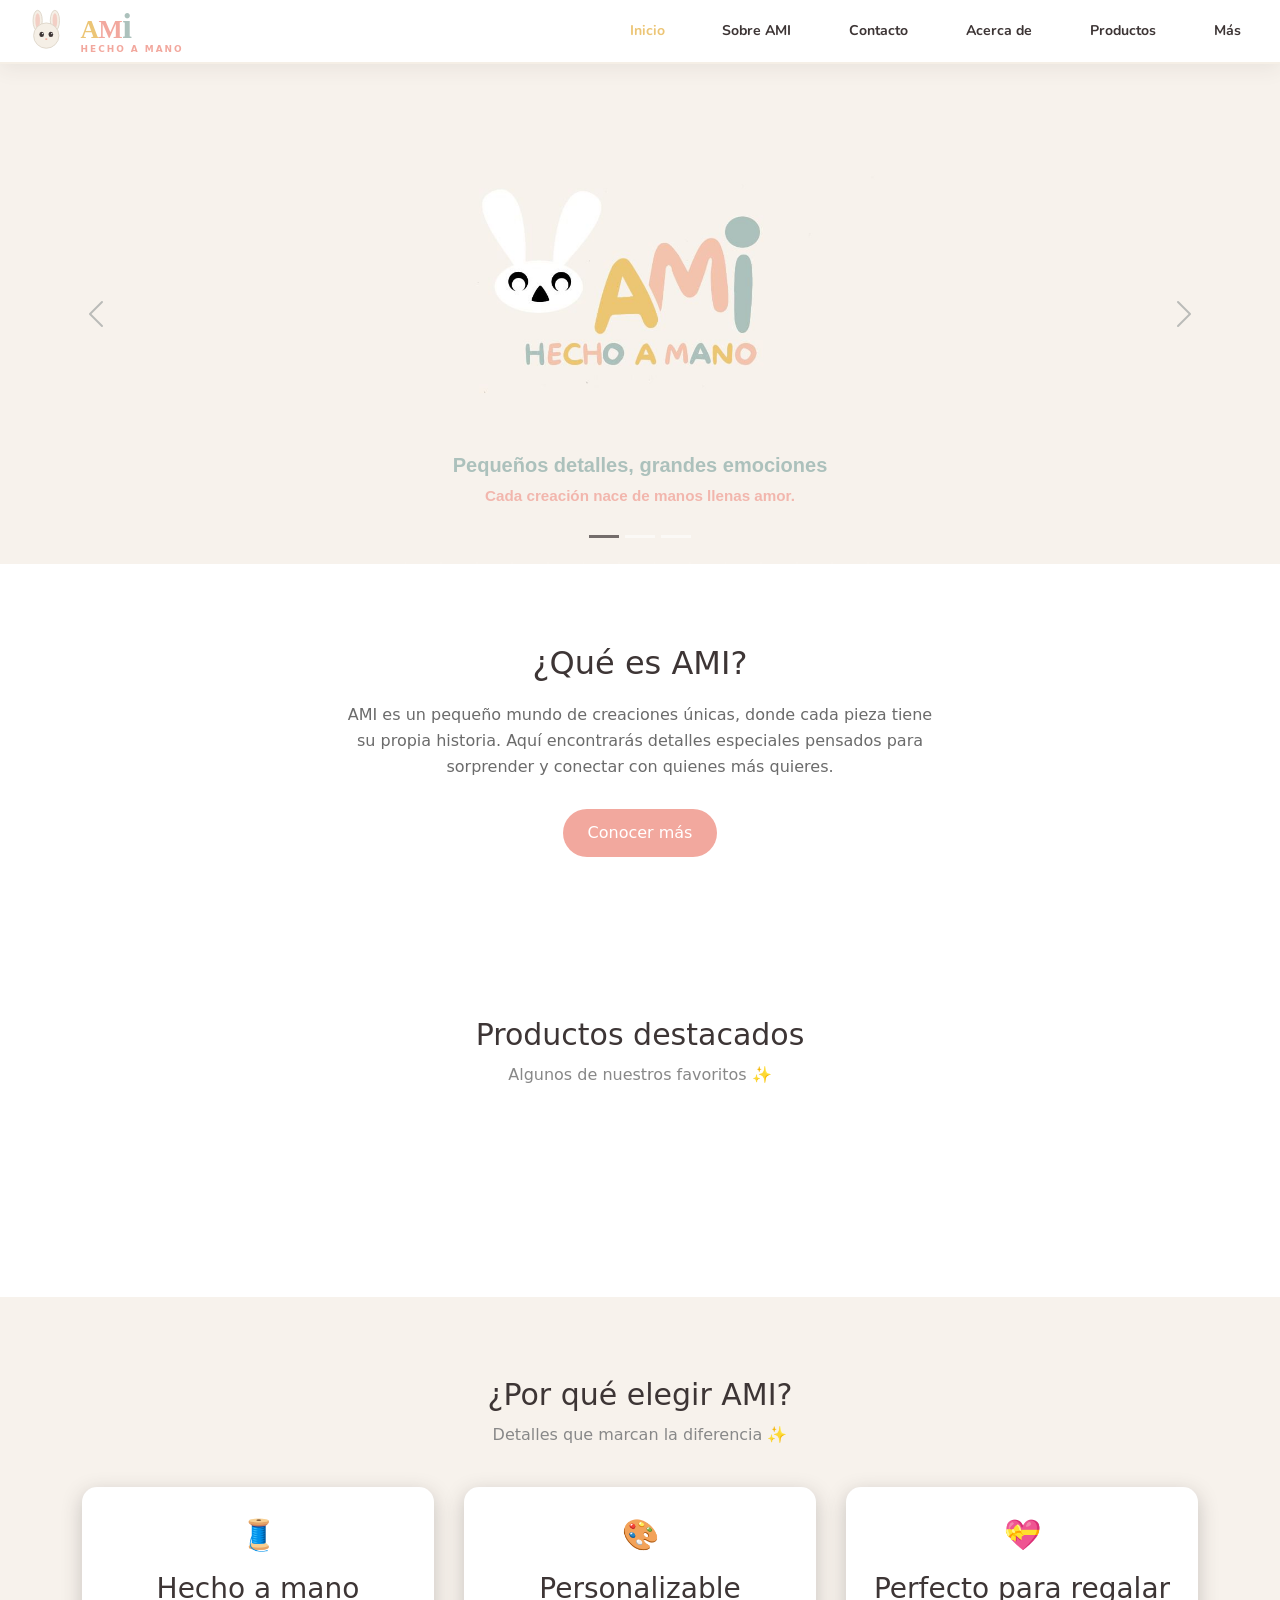
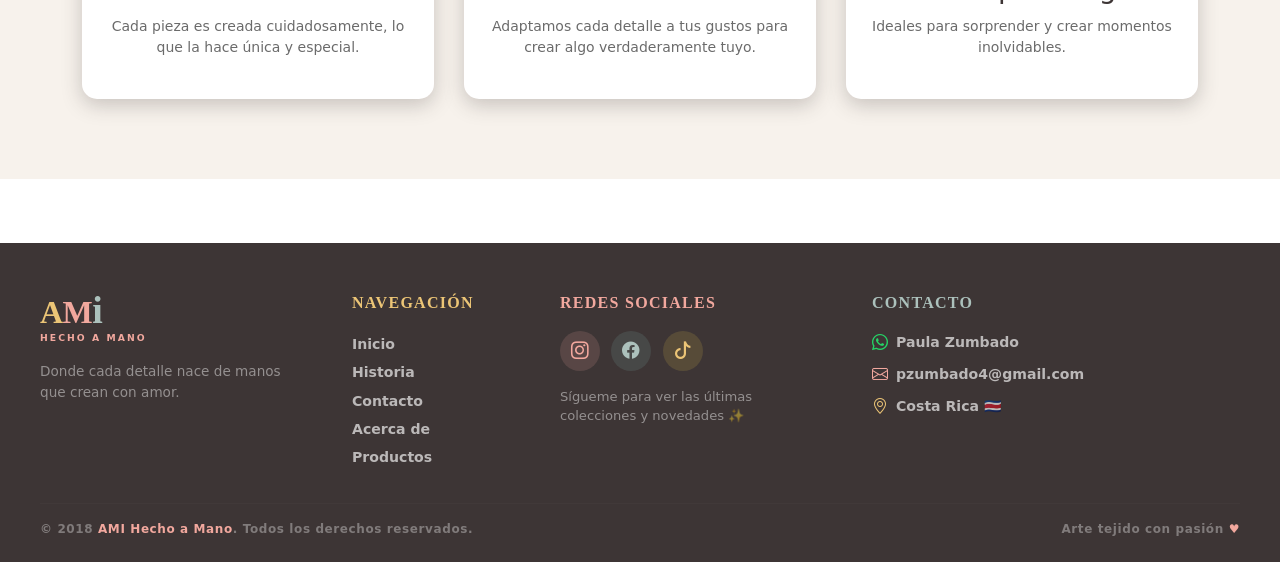
==== index.html @ 1ab2be1c "Quitando la duplicidad" ====
<!DOCTYPE html>
<html lang="en">

<head>
    <meta charset="UTF-8">
    <meta name="viewport" content="width=device-width, initial-scale=1.0">
    <title>Document</title>
    <link href="https://fonts.googleapis.com/css2?family=Nunito:wght@400;600;700;800;900&family=Pacifico&display=swap"
        rel="stylesheet" />
    <link rel="stylesheet" href="ami/assets/css/indexstyle.css" />
    <link href="https://cdn.jsdelivr.net/npm/bootstrap@5.3.3/dist/css/bootstrap.min.css" rel="stylesheet">
    <link rel="icon" type="image/jpeg" href="ami/assets/img/Logo Conejito2.jpeg">
</head>

<body>


    <!-- ═══════════════ Inicio del Navbar ═══════════════ -->
    <nav class="navbar ami-nav sticky-top">
        <div class="navbar-inner">

            <a class="navbar-brand" href="#">
                <svg viewBox="0 0 80 80" fill="none" xmlns="http://www.w3.org/2000/svg">
                    <ellipse cx="22" cy="22" rx="8" ry="18" fill="#F5EFE6" stroke="#ddd4c8" stroke-width="1.5" />
                    <ellipse cx="22" cy="22" rx="4" ry="13" fill="#F2A89E" opacity=".45" />
                    <ellipse cx="52" cy="22" rx="8" ry="18" fill="#F5EFE6" stroke="#ddd4c8" stroke-width="1.5" />
                    <ellipse cx="52" cy="22" rx="4" ry="13" fill="#F2A89E" opacity=".45" />
                    <circle cx="37" cy="48" r="22" fill="#F5EFE6" stroke="#ddd4c8" stroke-width="1.5" />
                    <ellipse cx="29" cy="46" rx="4" ry="4.5" fill="#3D3535" />
                    <ellipse cx="45" cy="46" rx="4" ry="4.5" fill="#3D3535" />
                    <circle cx="30.5" cy="44.5" r="1.2" fill="white" />
                    <circle cx="46.5" cy="44.5" r="1.2" fill="white" />
                    <ellipse cx="37" cy="54" rx="2" ry="1.5" fill="#F2A89E" />
                </svg>
                <div class="brand-text">
                    <span class="brand-ami">
                        <span class="ca">A</span><span class="cm">M</span><span class="ci">i</span>
                    </span>
                    <span class="brand-sub">Hecho a mano</span>
                </div>
            </a>

            <ul class="navbar-nav flex-row gap-1 ms-auto">
                <li class="nav-item"><a class="nav-link active-y" href="index.html">Inicio</a></li>
                <li class="nav-item"><a class="nav-link" href="indexsobreami.html">Sobre AMI</a></li>
                <li class="nav-item"><a class="nav-link" href="indexcontacto.html">Contacto</a></li>
                <li class="nav-item"><a class="nav-link" href="indexacercade.html">Acerca de</a></li>
                <li class="nav-item"><a class="nav-link" href="indexproductos.html">Productos</a></li>
                <li class="nav-item"><a class="nav-link" href="indexmas.html">Más</a></li>
            </ul>

        </div>
    </nav>
    <!-- ═══════════════ Fin del Navbar ═══════════════ -->

    <!-- ═══════════════ Incio del carousel ═══════════════ -->
    <div id="carouselExampleCaptions" class="carousel slide">
        <div class="carousel-indicators">
            <button type="button" data-bs-target="#carouselExampleCaptions" data-bs-slide-to="0" class="active"
                aria-current="true" aria-label="Slide 1"></button>
            <button type="button" data-bs-target="#carouselExampleCaptions" data-bs-slide-to="1"
                aria-label="Slide 2"></button>
            <button type="button" data-bs-target="#carouselExampleCaptions" data-bs-slide-to="2"
                aria-label="Slide 3"></button>
        </div>

        <div class="carousel-inner">
            <div class="carousel-item active">
                <img src="ami/assets/img/Logo AMI.jpeg" class="d-block w-100 carousel-img" alt="image">
                <div class="carousel-caption d-none d-md-block">
                    <h5>Pequeños detalles, grandes emociones</h5>
                    <p>Cada creación nace de manos llenas amor.</p>
                </div>
            </div>

            <div class="carousel-item">
                <img src="ami/assets/img/Logo Conejito.jpeg" class="d-block w-100 carousel-img" alt="...">
                <div class="carousel-caption d-none d-md-block">
                    <h5>
                        <span class="ca">A</span><span class="cm">M</span><span class="ci">i</span>
                    </h5>
                    <p class="p-2">Donde las ideas se transforman en algo único.</p>
                </div>
            </div>

            <div class="carousel-item">
                <img src="ami/assets/img/Logo Conejito.jpeg" class="d-block w-100 carousel-img" alt="...">
                <div class="carousel-caption d-none d-md-block">
                    <h5>
                        <span class="ca-2">Encuentra</span><span class="cm-2"> tu</span><span class="ci-2">
                            favorito</span>
                    </h5>
                    <p class="p-3">Creaciones únicas listas para formar parte de tu historia.</p>
                </div>
            </div>
        </div>

        <button class="carousel-control-prev" type="button" data-bs-target="#carouselExampleCaptions"
            data-bs-slide="prev">
            <span class="carousel-control-prev-icon" aria-hidden="true"></span>
            <span class="visually-hidden">Previous</span>
        </button>

        <button class="carousel-control-next" type="button" data-bs-target="#carouselExampleCaptions"
            data-bs-slide="next">
            <span class="carousel-control-next-icon" aria-hidden="true"></span>
            <span class="visually-hidden">Next</span>
        </button>
    </div>
    <!-- ═══════════════ Fin del carousel ═══════════════ -->

    <!-- ═══════════════ Inico de Intro ═══════════════ -->
    <section class="ami-intro">
        <div class="container">
            <h2>¿Qué es AMI?</h2>
            <p>
                AMI es un pequeño mundo de creaciones únicas, donde cada pieza tiene su propia historia.
                Aquí encontrarás detalles especiales pensados para sorprender y conectar con quienes más quieres.
            </p>

            <a href="indexsobreami.html" class="btn-ami">Conocer más</a>
        </div>
    </section>
    <!-- ═══════════════ Fin de Intro ═══════════════ -->

    <!-- ═══════════════ Inicio Productos Destacados ═══════════════ -->

    <section class="productos-destacados">
        <div class="container">
            <h2>Productos destacados</h2>
            <p class="subtitulo">Algunos de nuestros favoritos ✨</p>
            <div class="productos-grid" id="lista-productos"></div>
        </div>
    </section>

    <script src="https://code.jquery.com/jquery-3.7.1.min.js"></script>
    <script src="ami/assets/data/archivos_js/productoshome.js"></script>
    <!-- ═══════════════ Fin Productos Destacados ═══════════════ -->

    <!-- ═══════════════ Inicio Por qué elegirnos ═══════════════ -->
    <section class="por-que-elegirnos">
        <div class="container">
            <h2>¿Por qué elegir AMI?</h2>
            <p class="subtitulo">Detalles que marcan la diferencia ✨</p>

            <div class="beneficios-grid">

                <div class="beneficio">
                    <span class="icono">🧵</span>
                    <h3>Hecho a mano</h3>
                    <p>Cada pieza es creada cuidadosamente, lo que la hace única y especial.</p>
                </div>

                <div class="beneficio">
                    <span class="icono">🎨</span>
                    <h3>Personalizable</h3>
                    <p>Adaptamos cada detalle a tus gustos para crear algo verdaderamente tuyo.</p>
                </div>

                <div class="beneficio">
                    <span class="icono">💝</span>
                    <h3>Perfecto para regalar</h3>
                    <p>Ideales para sorprender y crear momentos inolvidables.</p>
                </div>

            </div>
        </div>
    </section>

    <!-- ═══════════════ Fin Por qué elegirnos ═══════════════ -->


    <div class="toast-container position-fixed 
            bottom-0 end-0 p-3">

        <div id="fraseToast" class="toast" role="alert">

            <div class="toast-header">

                <strong class="me-auto">
                    Frase del día ✨
                </strong>

                <button type="button" class="btn-close" data-bs-dismiss="toast">
                </button>

            </div>

            <div class="toast-body">

                <p id="fraseTexto"></p>

                <small id="fraseAutor" class="text-muted">
                </small>

            </div>

        </div>

    </div>

    <link href="https://cdn.jsdelivr.net/npm/bootstrap-icons@1.11.3/font/bootstrap-icons.min.css" rel="stylesheet">
    <script src="https://cdn.jsdelivr.net/npm/bootstrap@5.3.3/dist/js/bootstrap.bundle.min.js"></script>
    <script src="ami/assets/data/archivos_js/frases.js"></script>


</body>

<!-- ═══════════════ Inicio del Footer ═══════════════ -->
<footer class="ami-footer">
    <div class="row g-5">

        <div class="col-12 col-md-3">
            <div class="footer-brand-ami">
                <span class="ca">A</span><span class="cm">M</span><span class="ci">i</span>
            </div>
            <span class="footer-brand-sub">Hecho a mano</span>
            <p class="mt-3 footer-text">
                Donde cada detalle nace de manos que crean con amor.
            </p>
        </div>

        <div class="col-6 col-md-2">
            <div class="footer-title yellow">Navegación</div>
            <a class="footer-link" href="index.html">Inicio</a>
            <a class="footer-link" href="indexsobreami.html">Historia</a>
            <a class="footer-link" href="indexcontacto.html">Contacto</a>
            <a class="footer-link" href="indexacercade.html">Acerca de</a>
            <a class="footer-link" href="indexproductos.html">Productos</a>
        </div>

        <div class="col-6 col-md-3">
            <div class="footer-title rose">Redes sociales</div>
            <div class="mb-3">
                <a href="https://www.instagram.com/ami_hecho_a_mano?utm_source=ig_web_button_share_sheet&igsh=ZDNlZDc0MzIxNw=="
                    class="social-icon ig" target="_blank" rel="noopener noreferrer">
                    <i class="bi bi-instagram"></i>
                </a>
                <a href="https://www.facebook.com/pau.zumbado.5" class="social-icon fb" target="_blank"
                    rel="noopener noreferrer"><i class="bi bi-facebook"></i></a>
                <a href="#" class="social-icon tt"><i class="bi bi-tiktok"></i></a>
            </div>
            <p class="footer-text-small">
                Sígueme para ver las últimas colecciones y novedades ✨
            </p>
        </div>

        <div class="col-12 col-md-4">
            <div class="footer-title teal">Contacto</div>

            <a href="https://wa.me/50684716880" class="contact-item">
                <i class="bi bi-whatsapp icon-wsp"></i>
                Paula Zumbado
            </a>

            <a href="pzumbado4@gmail.com" class="contact-item">
                <i class="bi bi-envelope icon-mail"></i>
                pzumbado4@gmail.com
            </a>

            <a href="https://www.bing.com/maps/search?mepi=60%7E%7EEmbedded%7ELargeMapLink&ty=18&vdpid=54&v=2&sV=1&FORM=MIRE&style=r&mb=11.232286%7E-86.031494%7E8.009672%7E-82.536621&ppois=9.620979309082031_-84.2840576171875_Costa+Rica_%7E&cp=9.624821%7E-85.360689&lvl=8.2"
                class="contact-item" target="_blank">
                <i class="bi bi-geo-alt icon-location"></i>
                Costa Rica 🇨🇷
            </a>

        </div>

    </div>

    <hr class="footer-divider">

    <div class="d-flex flex-wrap justify-content-between align-items-center">
        <p class="footer-copy mb-0">
            © 2018 <span>AMI Hecho a Mano</span>. Todos los derechos reservados.
        </p>
        <p class="footer-copy mb-0">
            Arte tejido con pasión <span>♥</span>
        </p>
    </div>
</footer>
<!-- ═══════════════ Fin del Footer ═══════════════ -->

</html>
---- ami/assets/css/indexstyle.css ----
:root {
  --cream: #f5efe6;
  --rose: #f2a89e;
  --yellow: #ecc576;
  --teal: #acc1bc;
  --white: #ffffff;
  --dark: #3d3535;
}

body {
  background: var(--cream);
  font-family: "Nunito", sans-serif;
}

/* ── Inicio Toasts ── */
.toast {
  border-radius: 12px;
}

.toast-header {
  background-color: var(--cream) !important;
}

.toast-body {
  background-color: var(--cream) !important;
}

/* ── Fin Toasts ── */

/* ── Ribbon ── */
.ami-ribbon {
  background: var(--yellow);
  text-align: center;
  padding: 0.42rem 1rem;
  font-size: 0.72rem;
  font-weight: 800;
  letter-spacing: 0.12em;
  text-transform: uppercase;
  color: var(--dark);
}

.ami-ribbon em {
  color: #ecc673;
  font-style: normal;
}

/* ── Fin del Ribbon ── */

/* ── Navbar ── */
.ami-nav {
  background: var(--white) !important;
  border-bottom: 2.5px solid var(--cream);
  box-shadow: 0 4px 20px rgba(61, 53, 53, 0.08);
  padding: 0.6rem 0;
}

/* ── Brand ── */
.ami-nav .navbar-brand {
  display: flex;
  align-items: center;
  gap: 0.6rem;
  padding: 0;
}

.ami-nav .navbar-brand svg {
  width: 46px;
  height: 46px;
}

.brand-text {
  display: flex;
  flex-direction: column;
  line-height: 1;
}

.brand-ami {
  font-family: "Baloo 2", cursive;
  font-weight: 800;
  font-size: 1.6rem;
  letter-spacing: -0.5px;
}

.brand-ami .ca {
  color: var(--yellow);
}

.brand-ami .cm {
  color: var(--rose);
}

.brand-ami .ci {
  color: var(--teal);
  font-size: 35px;
}

.brand-sub {
  font-size: 0.56rem;
  font-weight: 800;
  letter-spacing: 0.22em;
  text-transform: uppercase;
  color: var(--rose);
  margin-top: 1px;
}

/* ── Fin del Brand ── */

/* ── Links ── */
.ami-nav .nav-link {
  font-family: "Nunito", sans-serif !important;
  font-weight: 700 !important;
  font-size: 0.88rem !important;
  color: var(--dark) !important;
  padding: 0.38rem 0.9rem !important;
  border-radius: 50px;
  transition:
    background 0.2s,
    color 0.2s,
    transform 0.2s;
}

.ami-nav .nav-link:hover {
  background: var(--cream);
  transform: translateY(-2px);
}

.ami-nav .nav-link.active-y {
  color: var(--yellow) !important;
}

.ami-nav .nav-link.active-r {
  color: var(--rose) !important;
}

.ami-nav .nav-link.active-t {
  color: var(--teal) !important;
}

.ami-nav .container {
  display: flex;
  align-items: center;
  justify-content: space-between;
}

.nav-item {
  list-style: none;
  padding-right: 25px;
}

.navbar-brand {
  padding-left: 25px !important;
}

/* ── Cart ── */
.cart-btn {
  position: relative;
  width: 40px;
  height: 40px;
  border-radius: 50% !important;
  background: var(--cream) !important;
  border: none !important;
  color: var(--dark) !important;
  display: flex;
  align-items: center;
  justify-content: center;
  padding: 0;
  box-shadow: none !important;
  transition:
    background 0.2s,
    transform 0.2s;
}

.cart-btn:hover {
  background: var(--yellow) !important;
  transform: translateY(-2px);
}

.cart-badge {
  position: absolute;
  top: -3px;
  right: -3px;
  width: 16px;
  height: 16px;
  border-radius: 50%;
  background: var(--rose);
  color: #fff;
  font-size: 0.58rem;
  font-weight: 800;
  display: flex;
  align-items: center;
  justify-content: center;
}

.ami-nav .container {
  display: flex;
  align-items: center;
}

.dropdown-menu {
  list-style: none;
}

.ami-nav .navbar-inner {
  width: 100%;
  display: flex;
  align-items: center;
  justify-content: space-between;
}

.nav-item.dropdown:hover .dropdown-menu {
  display: block;
}

@media (max-width: 992px) {

  .nav-item {
    padding-right: 0;
    margin-bottom: 5px;
  }

  .ami-nav .nav-link {
    font-size: 0.9rem;
    padding: 8px 12px !important;
  }

  .navbar-brand {
    padding-left: 10px !important;
  }

}

@media (max-width: 576px) {

  .ami-nav .nav-link {
    font-size: 0.95rem;
    text-align: center;
    width: 100%;
  }

  .cart-btn {
    width: 36px;
    height: 36px;
  }

  .cart-badge {
    width: 14px;
    height: 14px;
    font-size: 0.55rem;
  }

}


/* ── Fin del Navbar ── */

/* ── CTA ── */
.btn-cta {
  background: var(--teal) !important;
  color: var(--white) !important;
  font-family: "Nunito", sans-serif;
  font-weight: 800 !important;
  font-size: 0.82rem;
  letter-spacing: 0.07em;
  text-transform: uppercase;
  border: none !important;
  border-radius: 50px !important;
  padding: 0.48rem 1.3rem;
  box-shadow: 0 4px 14px rgba(127, 181, 176, 0.35) !important;
  transition:
    background 0.2s,
    transform 0.2s,
    box-shadow 0.2s;
  white-space: nowrap;
}

.btn-cta:hover {
  background: var(--rose) !important;
  transform: translateY(-2px);
  box-shadow: 0 6px 18px rgba(242, 168, 158, 0.4) !important;
}

/* ── Carousel ── */
.carousel-item {
  height: 500px;
  background-color: #f7f2ec;
  /* tono correcto ajustado */
  display: flex;
  justify-content: center;
  align-items: center;
}

.carousel-img {
  max-height: 100%;
  width: auto;
  object-fit: contain;
}

.carousel-caption h5 {
  font-weight: 300;
  letter-spacing: 1px;
  color: #acc1bc;
  font-family: "Varela Round", sans-serif;
  font-weight: bold;
}

.carousel-caption p {
  font-size: 0.95rem;
  opacity: 0.8;
  color: var(--rose);
  font-family: "Varela Round", sans-serif;
  font-weight: bold;
}

.carousel-caption h5 span {
  font-weight: 600;
  font-size: 2rem;
}

.carousel-caption h5 span.ca {
  color: var(--yellow);
}

.carousel-caption h5 span.cm {
  color: var(--rose);
}

.carousel-caption h5 span.ci {
  color: var(--teal);
  font-size: 42px;
}

.carousel-caption h5 {
  letter-spacing: 0;
}

.p-2 {
  color: #3d3535 !important;
  font-weight: bold;
  font-size: 600px;
}

.p-3 {
  color: #3d3535 !important;
  font-weight: bold;
  font-size: 600px;
}

.carousel-caption h5 span.ca-2 {
  color: var(--yellow);
}

.carousel-caption h5 span.cm-2 {
  color: var(--rose);
}

.carousel-caption h5 span.ci-2 {
  color: var(--teal);
}

.carousel-control-prev-icon,
.carousel-control-next-icon {
  filter: invert(60%) sepia(15%) saturate(200%) hue-rotate(140deg);
  opacity: 0.8;
}

.carousel-control-prev-icon,
.carousel-control-next-icon {
  color: var(--dark);
  opacity: 0.8 !important;
}

.carousel-indicators button.active {
  background-color: var(--dark) !important;
  opacity: 0.7 !important;
}

/* ── Fin del Carousel ── */

/* ── Inico Intro ── */
.ami-intro {
  background-color: white;
  padding: 80px 20px;
  text-align: center;
}

.ami-intro h2 {
  font-size: 32px;
  color: #3d3535;
  margin-bottom: 20px;
  font-weight: 500;
}

.ami-intro p {
  max-width: 600px;
  margin: 0 auto 30px auto;
  color: #6b6b6b;
  font-size: 16px;
  line-height: 1.6;
}

.btn-ami {
  display: inline-block;
  padding: 12px 25px;
  background-color: #f2a89e;
  color: white;
  text-decoration: none;
  border-radius: 25px;
  transition: 0.3s;
}

.btn-ami:hover {
  background-color: #e8958a;
}

@media (max-width: 480px) {
  .ami-intro {
    padding: 40px 10px;
  }
}

/* ── Fin Intro ── */

/* ── Inicio Productos Destacados ── */
.productos-destacados {
  padding: 80px 20px;
  background-color: #ffffff;
  text-align: center;
}

.productos-destacados h2 {
  font-size: 30px;
  color: #3d3535;
  margin-bottom: 10px;
}

.subtitulo {
  color: #888;
  margin-bottom: 40px;
}

.productos-grid {
  display: grid;
  grid-template-columns: repeat(3, 1fr);
  gap: 30px;
}

.producto-card {
  background: #f7f2ec;
  padding: 20px;
  border-radius: 15px;
  transition: 0.3s;
  box-shadow: 0 6px 20px rgba(61, 53, 53, 0.25);
}

.producto-card:hover {
  transform: translateY(-5px);
}

.producto-card img {
  width: 100%;
  height: 220px;
  object-fit: cover;
  border-radius: 12px;
  margin-bottom: 15px;
}

.producto-card h3 {
  font-size: 18px;
  color: #3d3535;
  margin-bottom: 15px;
}

.btn-producto {
  display: inline-block;
  padding: 10px 20px;
  background-color: #f2a89e;
  color: white;
  border-radius: 20px;
  text-decoration: none;
  transition: 0.3s;
}

.btn-producto:hover {
  background-color: #e8958a;
}

@media (max-width: 768px) {
  .productos-grid {
    grid-template-columns: 1fr;
  }
}

/* ── Fin Productos Destacados ── */

/* ── Inicio Por qué elegirnos ── */
.por-que-elegirnos {
  margin-top: 90px;
  margin-bottom: opx;
  background-color: #f7f2ec;
  padding: 80px 20px;
  text-align: center;
}

.por-que-elegirnos h2 {
  font-size: 30px;
  color: #3d3535;
  margin-bottom: 10px;
}

.subtitulo {
  color: #888;
  margin-bottom: 40px;
}

.beneficios-grid {
  display: grid;
  grid-template-columns: repeat(3, 1fr);
  gap: 30px;
}

.beneficio {
  background: #ffffff;
  padding: 25px;
  border-radius: 15px;
  transition: 0.3s;
  box-shadow: 0 6px 20px rgba(61, 53, 53, 0.25);
}

.beneficio:hover {
  transform: translateY(-5px);
}

.icono {
  font-size: 30px;
  display: block;
  margin-bottom: 15px;
}

.beneficio h3 {
  color: #3d3535;
  margin-bottom: 10px;
}

.beneficio p {
  color: #6b6b6b;
  font-size: 14px;
  line-height: 1.5;
}

@media (max-width: 768px) {
  .beneficios-grid {
    grid-template-columns: 1fr;
  }
}

/* ── Fin Por qué elegirnos ── */

/* ── Inicio pg Productos ── */
.productos-header {
  color: var(--dark);
}

.productos-grid {
  display: grid;
  grid-template-columns: repeat(auto-fit, minmax(290px, 1fr));
  gap: 30px;
}

.productos-card {
  background: #f7f2ec;
  padding: 20px;
  border-radius: 15px;
  box-shadow: 0 6px 20px rgba(61, 53, 53, 0.25);

  display: flex;
  flex-direction: column;

  min-height: 485px;
  transition: 0.3s;
}

.productos-card:hover {
  transform: translateY(-6px);
  box-shadow: 0 12px 30px rgba(61, 53, 53, 0.35);
}

.productos-card img {
  width: 100%;
  height: 270px;
  object-fit: cover;
  border-radius: 12px;
  margin-bottom: 15px;
}

.productos-card h3 {
  font-size: 18px;
  color: #3d3535;
  margin-bottom: 10px;
}

.productos-card p {
  flex-grow: 1;
  font-size: 14px;
  color: #555;
}

.btn-producto {
  align-self: center;
  padding: 8px 18px;
  background-color: #f2a89e;
  color: white;
  border-radius: 20px;
  text-decoration: none;
  font-size: 14px;
  transition: 0.3s;
}

.btn-producto:hover {
  background-color: #e8958a;
}

/* ── Fin de pg Productos ── */

/* ── Inicio de pg Sobre AMI ── */
.ami-story {
  width: 100%;
}

.ami-hero {
  background: var(--cream);
  min-height: 360px;
  display: flex;
  align-items: center;
  justify-content: center;
  padding: 50px 20px;
}

.ami-hero-content {
  max-width: 1000px;
  width: 100%;
}

.ami-hero h1 {
  margin: 0;
  font-size: clamp(2.5rem, 6vw, 5rem);
  line-height: 0.95;
  font-weight: 700;
  color: var(--dark);
  letter-spacing: 1px;
}

.ami-hero p {
  max-width: 500px;
  margin-top: 18px;
  font-size: 1rem;
  line-height: 1.7;
  color: var(--dark);
}

.sobre-ami {
  max-width: 1150px;
  margin: 0 auto;
  padding: 70px 25px;
}

.ami-top-text {
  display: grid;
  grid-template-columns: 1.1fr 1fr;
  gap: 40px;
  align-items: start;
  margin-bottom: 45px;
}

.ami-heading h2 {
  margin: 0;
  font-size: clamp(2rem, 4vw, 3.5rem);
  line-height: 1;
  font-weight: 700;
  color: var(--dark);
  text-transform: uppercase;
}

.ami-heading h2 span {
  display: inline-block;
  margin-top: 10px;
  background-color: var(--rose);
  color: white;
  padding: 4px 12px;
  border-radius: 10px;
}

.ami-lore p {
  margin-top: 0;
  margin-bottom: 18px;
  font-size: 0.98rem;
  line-height: 1.9;
  text-align: justify;
}

.ami-grid {
  display: grid;
  grid-template-columns: 1fr 1fr;
  gap: 30px;
  align-items: start;
}

.ami-images {
  display: flex;
  flex-direction: column;
  gap: 75px;
}

.img-item {
  display: flex;
  flex-direction: column;
}

.ami-images img,
.img-item img {
  width: 100%;
  height: 280px;
  object-fit: cover;
  border-radius: 18px;
  display: block;
  box-shadow: 0 10px 25px rgba(0, 0, 0, 0.12);
}

.img-autor {
  margin-top: 6px;
  font-size: 0.9rem;
  color: var(--dark);
  font-style: italic;
}

.ami-autor {
  color: var(--dark);
}

.ami-text-box {
  background: white;
  border-radius: 22px;
  padding: 35px;
  box-shadow: 0 10px 25px rgba(0, 0, 0, 0.08);
  display: flex;
  flex-direction: column;
  justify-content: center;
}

.ami-text-box h3 {
  margin-top: 0;
  margin-bottom: 18px;
  font-size: 1.8rem;
  color: var(--dark);
}

.ami-text-box p {
  margin-bottom: 16px;
  line-height: 1.9;
  text-align: justify;
}

@media (max-width: 900px) {

  .ami-top-text,
  .ami-grid {
    grid-template-columns: 1fr;
  }

  .ami-images img,
  .img-item img {
    height: 240px;
  }

  .ami-hero {
    min-height: 280px;
  }
}

/* ── Fin de pg Sobre AMI ── */

/* ── Inicio pg Acerca de... ── */
.acerca-banner {
  width: 100%;
}

.acerca-banner img {
  width: 100%;
  height: auto;
  display: block;
}

.acerca-info {
  background-color: var(--white);
  padding: 90px 20px;
}

.acerca-wraper {
  max-width: 1150px;
  margin: 0 auto;
  display: grid;
  grid-template-columns: 1fr 1.1fr;
  gap: 50px;
  align-items: center;
}

.acerca-img img {
  width: 100%;
  border-radius: 20px;
  display: block;
  box-shadow: 0 10px 25px rgba(61, 53, 53, 0.15);
  border: 4px solid var(--rose);
}

.acerca-img img:hover {
  transform: scale(1.02);
  box-shadow: 0 15px 35px rgba(61, 53, 53, 0.25);
  border-color: var(--rose);
  background-color: var(--rose);
}

.acerca-tag {
  display: inline-block;
  color: var(--white);
  font-size: 0.85rem;
  font-weight: 700;
  padding: 6px 12px;
  border-radius: 8px;
  margin-bottom: 18px;
  letter-spacing: 1px;
  background-color: var(--yellow);
}

.acerca-content h2 {
  font-size: 2.6rem;
  line-height: 1.15;
  color: var(--dark);
  margin-bottom: 20px;
  font-weight: 700;
}

.acerca-content p {
  color: var(--dark);
  line-height: 1.9;
  margin-bottom: 18px;
  text-align: justify;
}

@media (max-width: 900px) {
  .acerca-wraper {
    grid-template-columns: 1fr;
  }

  .acerca-content h2 {
    font-size: 2rem;
  }
}

/* ── Fin pg Acerca de... ── */

/* ── Incio pg Contacto ── */

form {
  margin-top: 50px !important;
  max-width: 800px;
  margin: auto;
}

.form-label {
  font-weight: 500;
}

.btn {
  background-color: var(--teal) !important;
  color: var(--white) !important;
  font-weight: 700 !important;
  border: none !important;
  border-radius: 50px !important;
  padding: 10px 20px !important;
  transition: background-color 0.3s, transform 0.3s !important;
  margin-top: 35px;
}

#mapa {
  height: 400px;
  width: 100%;
  border-radius: 10px;
  border: 2px solid #ddd;
  margin-top: 10px;
}

/* ── Fin pg Contacto ── */

/* ── Inicio pg Más ── */

.videos-section {
  background-color: var(--cream);
}

.video-item {
  width: 100%;
  border-radius: 12px;
  box-shadow: 0 6px 15px rgba(0, 0, 0, 0.1);
  height: 700px;
  object-fit: cover;
  transition: transform 0.3s ease, box-shadow 0.3s ease, border 0.3s ease;
  border: 3px solid transparent;
}

h2 {
  color: var(--dark) !important;
}

.vid1:hover .video-item {
  transform: scale(1.05);
  border: 3px solid var(--yellow);
}

.vid2:hover .video-item {
  transform: scale(1.05);
  border: 3px solid var(--rose);
}

.vid3:hover .video-item {
  transform: scale(1.05);
  border: 3px solid var(--teal);
}

.vid4:hover .video-item {
  transform: scale(1.05);
  border: 3px solid var(--yellow);
}

.vid5:hover .video-item {
  transform: scale(1.05);
  border: 3px solid var(--rose);
}

.vid6:hover .video-item {
  transform: scale(1.05);
  border: 3px solid var(--teal);
}

.vid7:hover .video-item {
  transform: scale(1.05);
  border: 3px solid var(--yellow);
}

.vid8:hover .video-item {
  transform: scale(1.05);
  border: 3px solid var(--rose);
}

.vid9:hover .video-item {
  transform: scale(1.05);
  border: 3px solid var(--teal);
}

@media (max-width: 992px) {

  .video-item {
    aspect-ratio: 3 / 4;
  }

}

@media (max-width: 576px) {

  .video-item {
    aspect-ratio: 1 / 1;
  }

}

/* ── Fin pg Más ── */

/* ── Footer ── */
.ami-footer {
  background: var(--dark);
  padding: 3rem 2.5rem 1.5rem;
  margin-top: 4rem;
}

.ami-footer .footer-title {
  font-family: "Baloo 2", cursive;
  font-weight: 800;
  font-size: 1rem;
  letter-spacing: 0.08em;
  text-transform: uppercase;
  margin-bottom: 1rem;
}

.ami-footer .footer-title.yellow {
  color: var(--yellow);
}

.ami-footer .footer-title.rose {
  color: var(--rose);
}

.ami-footer .footer-title.teal {
  color: var(--teal);
}

.footer-brand-ami {
  font-family: "Baloo 2", cursive;
  font-weight: 800;
  font-size: 2rem;
  letter-spacing: -0.5px;
  line-height: 1;
}

.footer-brand-ami .ca {
  color: var(--yellow);
}

.footer-brand-ami .cm {
  color: var(--rose);
}

.footer-brand-ami .ci {
  color: var(--teal);
  font-size: 38px;
}

.footer-brand-sub {
  font-size: 0.58rem;
  font-weight: 800;
  letter-spacing: 0.22em;
  text-transform: uppercase;
  color: var(--rose);
  display: block;
  margin-top: 2px;
}

.ami-footer .footer-link {
  display: block;
  color: rgba(255, 255, 255, 0.65);
  text-decoration: none;
  font-size: 0.88rem;
  font-weight: 700;
  padding: 0.22rem 0;
  transition: color 0.2s, padding-left 0.2s;
}

.ami-footer .footer-link:hover {
  color: var(--yellow);
  padding-left: 6px;
}

.social-icon {
  display: inline-flex;
  align-items: center;
  justify-content: center;
  width: 40px;
  height: 40px;
  border-radius: 50%;
  font-size: 1.1rem;
  text-decoration: none;
  transition:
    transform 0.2s,
    background 0.2s;
  margin-right: 0.4rem;
}

.social-icon.ig {
  background: rgba(242, 168, 158, 0.15);
  color: var(--rose);
}

.social-icon.fb {
  background: rgba(127, 181, 176, 0.15);
  color: var(--teal);
}

.social-icon.tt {
  background: rgba(232, 200, 74, 0.15);
  color: var(--yellow);
}

.social-icon:hover {
  transform: translateY(-3px) scale(1.1);
}

.social-icon.ig:hover {
  background: var(--rose);
  color: #fff;
}

.social-icon.fb:hover {
  background: var(--teal);
  color: #fff;
}

.social-icon.tt:hover {
  background: var(--yellow);
  color: var(--dark);
}

.contact-item {
  display: flex;
  align-items: center;
  gap: 0.5rem;
  color: rgba(255, 255, 255, 0.65);
  font-size: 0.88rem;
  font-weight: 700;
  margin-bottom: 0.5rem;
  text-decoration: none;
  transition: color 0.2s;
}

.contact-item:hover {
  color: var(--yellow);
}

.contact-item i {
  font-size: 1rem;
}

.footer-divider {
  border-color: rgba(255, 255, 255, 0.08);
  margin: 2rem 0 1rem;
}

.footer-copy {
  color: rgba(255, 255, 255, 0.35);
  font-size: 0.75rem;
  font-weight: 700;
  letter-spacing: 0.05em;
}

.footer-copy span {
  color: var(--rose);
}

.footer-text {
  color: rgba(255, 255, 255, 0.45);
  font-size: 0.85rem;
  line-height: 1.6;
}

.footer-text-small {
  color: rgba(255, 255, 255, 0.45);
  font-size: 0.82rem;
}

.icon-wsp {
  color: #25d366;
}

.icon-mail {
  color: var(--rose);
}

.icon-location {
  color: var(--yellow);
}

/* ── Fin del Footer ── */
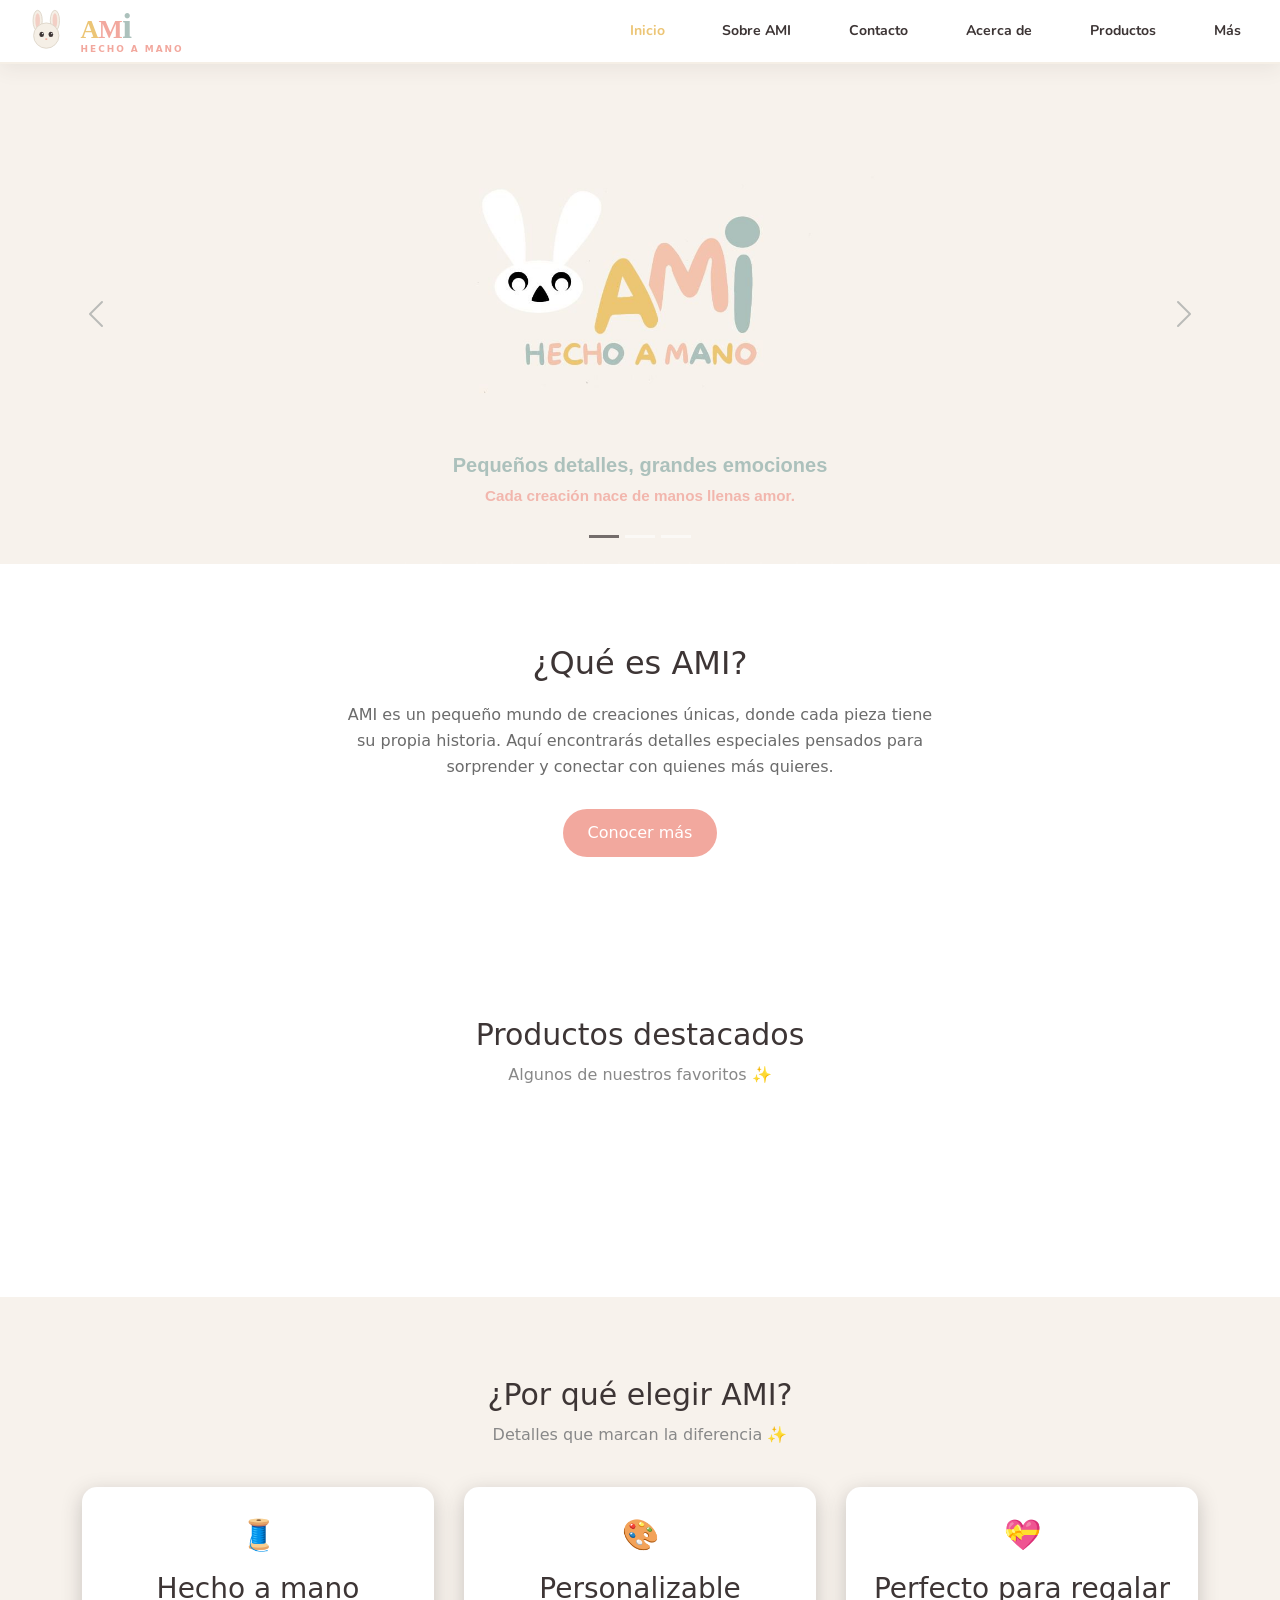
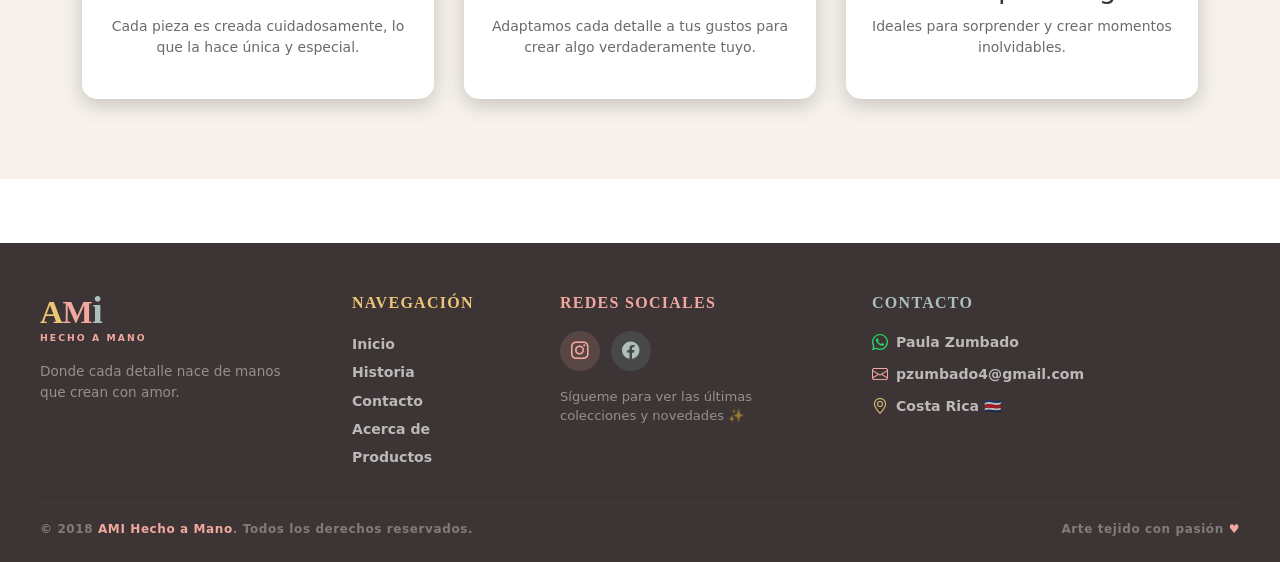
==== commit 422aeb66: "Solución de error a la hora de abrir el correo" ====
--- a/index.html
+++ b/index.html
@@ -238,7 +238,6 @@
                 </a>
                 <a href="https://www.facebook.com/pau.zumbado.5" class="social-icon fb" target="_blank"
                     rel="noopener noreferrer"><i class="bi bi-facebook"></i></a>
-                <a href="#" class="social-icon tt"><i class="bi bi-tiktok"></i></a>
             </div>
             <p class="footer-text-small">
                 Sígueme para ver las últimas colecciones y novedades ✨
@@ -253,7 +252,7 @@
                 Paula Zumbado
             </a>
 
-            <a href="pzumbado4@gmail.com" class="contact-item">
+            <a href="mailto:pzumbado4@gmail.com" class="contact-item">
                 <i class="bi bi-envelope icon-mail"></i>
                 pzumbado4@gmail.com
             </a>
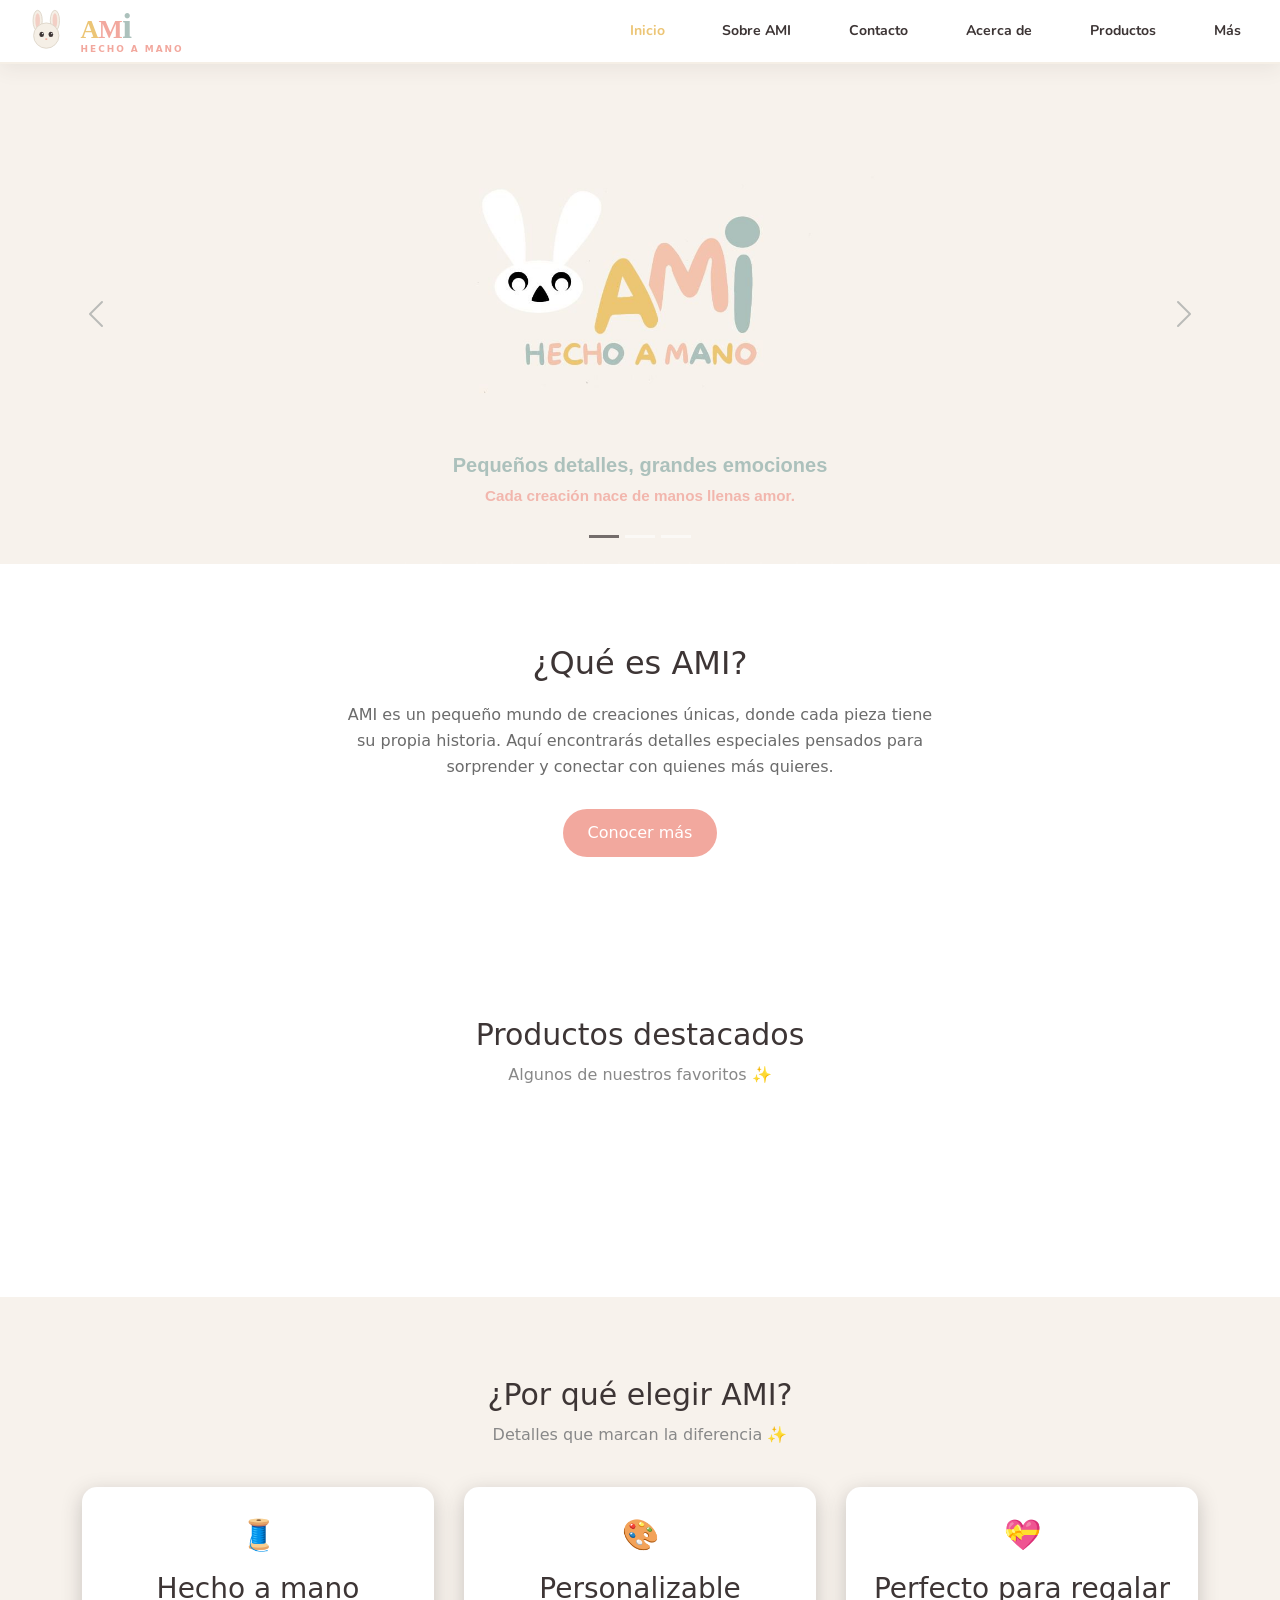
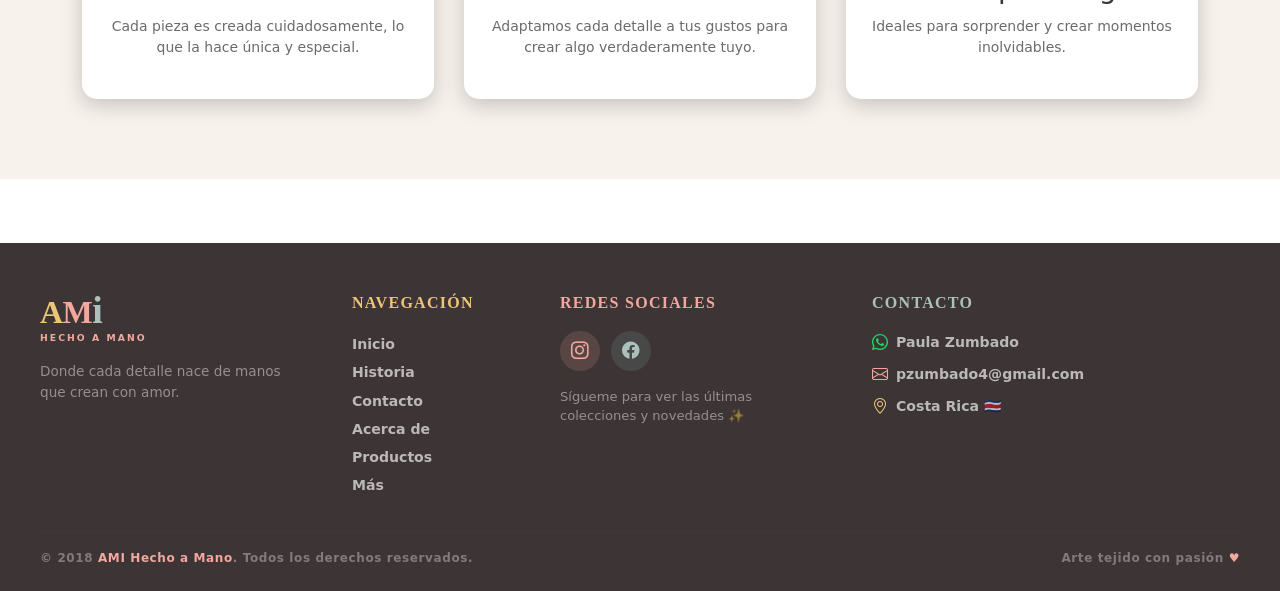
==== commit bb45bb27: "Se quitón un input en el formulario." ====
--- a/index.html
+++ b/index.html
@@ -227,6 +227,7 @@
             <a class="footer-link" href="indexcontacto.html">Contacto</a>
             <a class="footer-link" href="indexacercade.html">Acerca de</a>
             <a class="footer-link" href="indexproductos.html">Productos</a>
+            <a class="footer-link" href="indexmas.html">Más</a>
         </div>
 
         <div class="col-6 col-md-3">
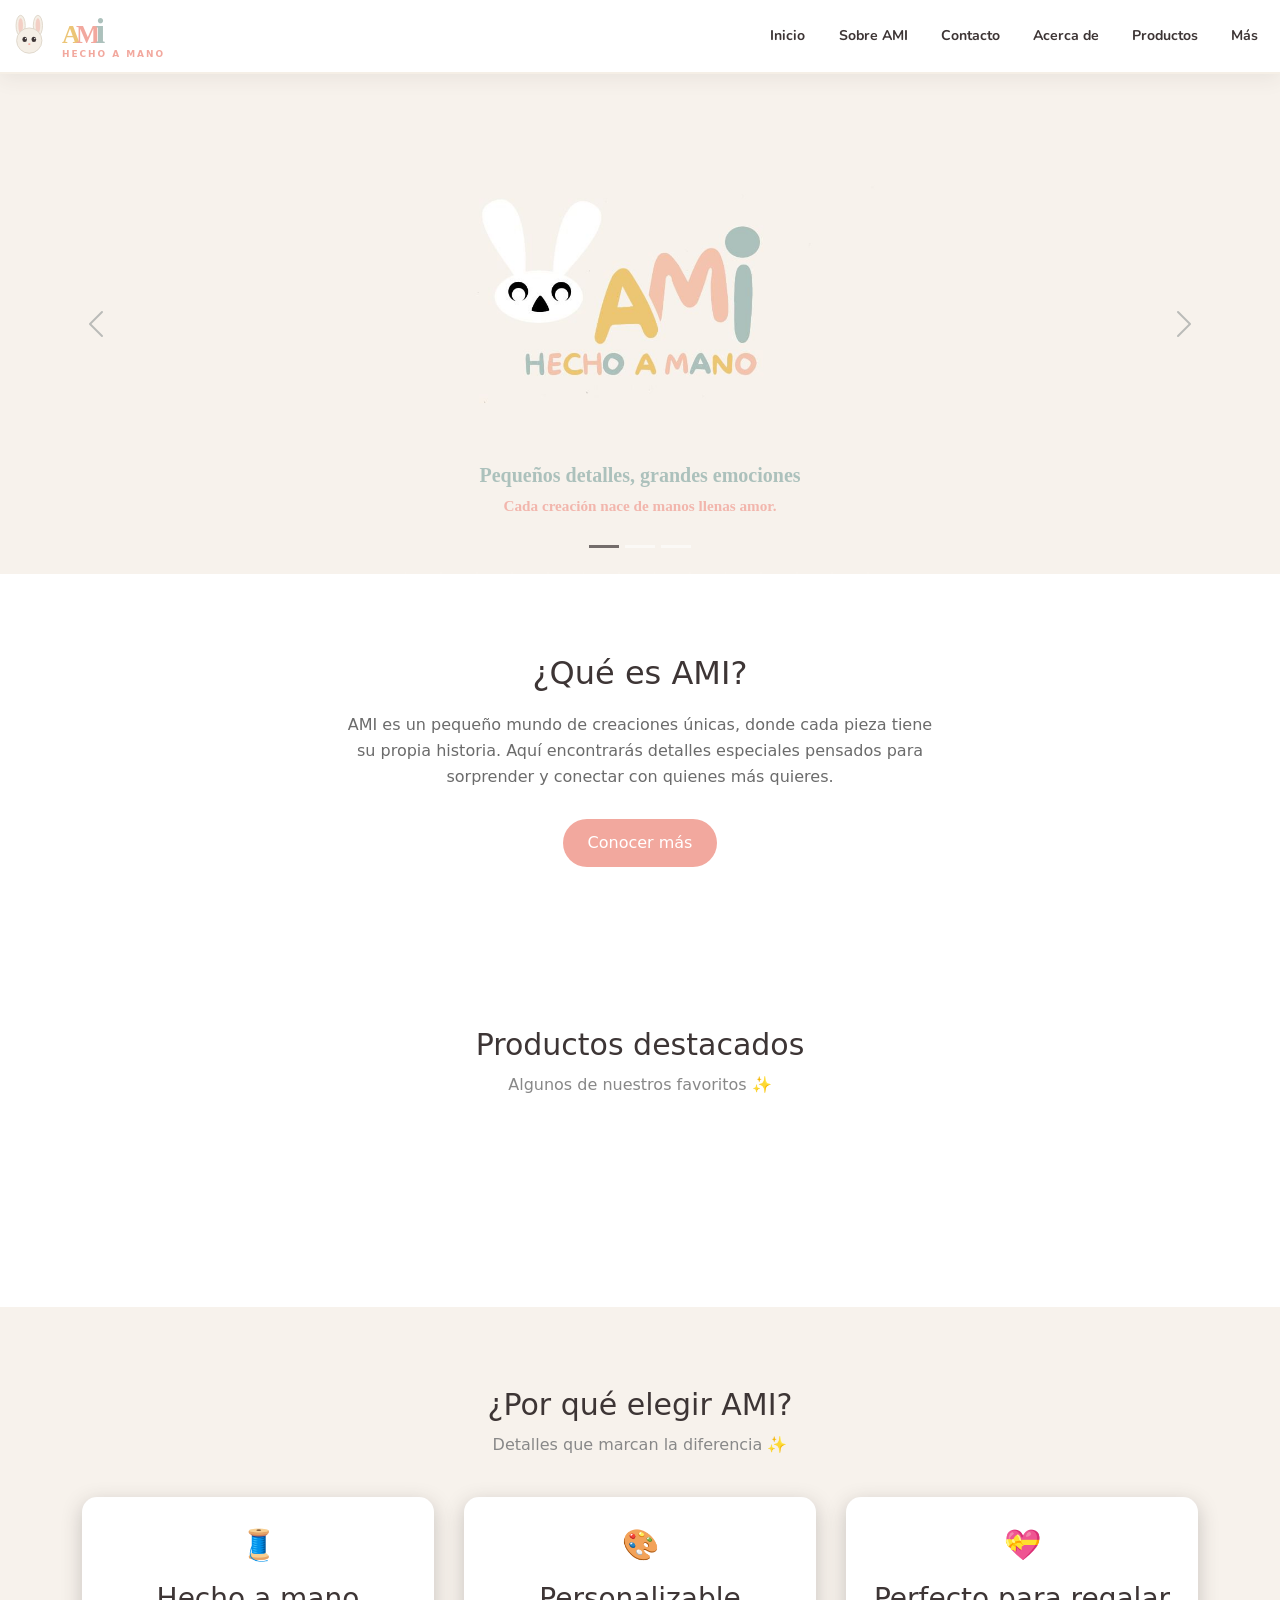
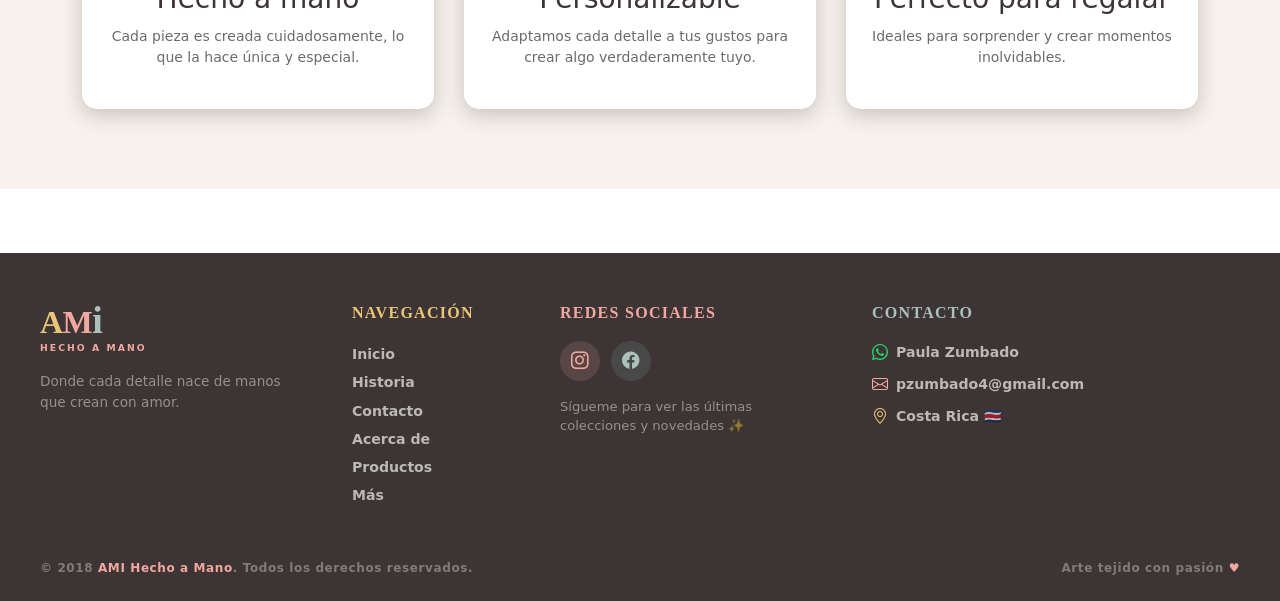
==== commit 6300f7cb: "Correción de responsividad en el Navbar" ====
--- a/index.html
+++ b/index.html
@@ -5,8 +5,7 @@
     <meta charset="UTF-8">
     <meta name="viewport" content="width=device-width, initial-scale=1.0">
     <title>Document</title>
-    <link href="https://fonts.googleapis.com/css2?family=Nunito:wght@400;600;700;800;900&family=Pacifico&display=swap"
-        rel="stylesheet" />
+    <link href="https://fonts.googleapis.com/css2?family=Nunito:wght@400;600;700;800;900&family=Pacifico&display=swap" rel="stylesheet"/>
     <link rel="stylesheet" href="ami/assets/css/indexstyle.css" />
     <link href="https://cdn.jsdelivr.net/npm/bootstrap@5.3.3/dist/css/bootstrap.min.css" rel="stylesheet">
     <link rel="icon" type="image/jpeg" href="ami/assets/img/Logo Conejito2.jpeg">
@@ -16,10 +15,11 @@
 
 
     <!-- ═══════════════ Inicio del Navbar ═══════════════ -->
-    <nav class="navbar ami-nav sticky-top">
-        <div class="navbar-inner">
-
-            <a class="navbar-brand" href="#">
+    <nav class="navbar navbar-expand-lg ami-nav sticky-top">
+        <div class="container-fluid px-1">
+
+            <a class="navbar-brand" href="index.html">
+
                 <svg viewBox="0 0 80 80" fill="none" xmlns="http://www.w3.org/2000/svg">
                     <ellipse cx="22" cy="22" rx="8" ry="18" fill="#F5EFE6" stroke="#ddd4c8" stroke-width="1.5" />
                     <ellipse cx="22" cy="22" rx="4" ry="13" fill="#F2A89E" opacity=".45" />
@@ -32,22 +32,55 @@
                     <circle cx="46.5" cy="44.5" r="1.2" fill="white" />
                     <ellipse cx="37" cy="54" rx="2" ry="1.5" fill="#F2A89E" />
                 </svg>
+
                 <div class="brand-text">
                     <span class="brand-ami">
-                        <span class="ca">A</span><span class="cm">M</span><span class="ci">i</span>
+                        <span class="ca">A</span>
+                        <span class="cm">M</span>
+                        <span class="ci">i</span>
                     </span>
                     <span class="brand-sub">Hecho a mano</span>
                 </div>
+
             </a>
 
-            <ul class="navbar-nav flex-row gap-1 ms-auto">
-                <li class="nav-item"><a class="nav-link active-y" href="index.html">Inicio</a></li>
-                <li class="nav-item"><a class="nav-link" href="indexsobreami.html">Sobre AMI</a></li>
-                <li class="nav-item"><a class="nav-link" href="indexcontacto.html">Contacto</a></li>
-                <li class="nav-item"><a class="nav-link" href="indexacercade.html">Acerca de</a></li>
-                <li class="nav-item"><a class="nav-link" href="indexproductos.html">Productos</a></li>
-                <li class="nav-item"><a class="nav-link" href="indexmas.html">Más</a></li>
-            </ul>
+            <button class="navbar-toggler" type="button" data-bs-toggle="collapse" data-bs-target="#navbarAMI">
+
+                <span class="navbar-toggler-icon"></span>
+
+            </button>
+
+            <div class="collapse navbar-collapse" id="navbarAMI">
+
+                <ul class="navbar-nav ms-auto gap-2">
+
+                    <li class="nav-item">
+                        <a class="nav-link active-y" href="index.html">Inicio</a>
+                    </li>
+
+                    <li class="nav-item">
+                        <a class="nav-link" href="indexsobreami.html">Sobre AMI</a>
+                    </li>
+
+                    <li class="nav-item">
+                        <a class="nav-link" href="indexcontacto.html">Contacto</a>
+                    </li>
+
+                    <li class="nav-item">
+                        <a class="nav-link" href="indexacercade.html">Acerca de</a>
+                    </li>
+
+                    <li class="nav-item">
+                        <a class="nav-link" href="indexproductos.html">Productos</a>
+                    </li>
+
+                    <li class="nav-item">
+                        <a class="nav-link" href="indexmas.html">Más</a>
+                    </li>
+
+                </ul>
+
+            </div>
 
         </div>
     </nav>
@@ -66,7 +99,7 @@
 
         <div class="carousel-inner">
             <div class="carousel-item active">
-                <img src="ami/assets/img/Logo AMI.jpeg" class="d-block w-100 carousel-img" alt="image">
+                <img src="ami/assets/img/Logo AMI.jpeg" class="d-block w-100 carousel-img" alt="img">
                 <div class="carousel-caption d-none d-md-block">
                     <h5>Pequeños detalles, grandes emociones</h5>
                     <p>Cada creación nace de manos llenas amor.</p>
@@ -74,7 +107,7 @@
             </div>
 
             <div class="carousel-item">
-                <img src="ami/assets/img/Logo Conejito.jpeg" class="d-block w-100 carousel-img" alt="...">
+                <img src="ami/assets/img/Logo Conejito.jpeg" class="d-block w-100 carousel-img" alt="img">
                 <div class="carousel-caption d-none d-md-block">
                     <h5>
                         <span class="ca">A</span><span class="cm">M</span><span class="ci">i</span>
@@ -84,7 +117,7 @@
             </div>
 
             <div class="carousel-item">
-                <img src="ami/assets/img/Logo Conejito.jpeg" class="d-block w-100 carousel-img" alt="...">
+                <img src="ami/assets/img/Logo Conejito.jpeg" class="d-block w-100 carousel-img" alt="img">
                 <div class="carousel-caption d-none d-md-block">
                     <h5>
                         <span class="ca-2">Encuentra</span><span class="cm-2"> tu</span><span class="ci-2">
--- a/ami/assets/css/indexstyle.css
+++ b/ami/assets/css/indexstyle.css
@@ -27,39 +27,36 @@
 
 /* ── Fin Toasts ── */
 
-/* ── Ribbon ── */
-.ami-ribbon {
-  background: var(--yellow);
-  text-align: center;
-  padding: 0.42rem 1rem;
-  font-size: 0.72rem;
-  font-weight: 800;
-  letter-spacing: 0.12em;
-  text-transform: uppercase;
-  color: var(--dark);
-}
-
-.ami-ribbon em {
-  color: #ecc673;
-  font-style: normal;
-}
-
-/* ── Fin del Ribbon ── */
-
 /* ── Navbar ── */
 .ami-nav {
   background: var(--white) !important;
   border-bottom: 2.5px solid var(--cream);
   box-shadow: 0 4px 20px rgba(61, 53, 53, 0.08);
-  padding: 0.6rem 0;
-}
-
-/* ── Brand ── */
+  padding: 0.4rem 0;
+}
+
+.brand-ami span {
+  margin-right: -3px !important;
+}
+
+.ami-nav .nav-link {
+  color: var(--dark) !important;
+}
+
+.ami-nav .container-fluid {
+  display: flex;
+  align-items: center;
+  justify-content: space-between;
+
+  padding-left: 6px !important;
+  padding-right: 6px !important;
+}
+
 .ami-nav .navbar-brand {
   display: flex;
   align-items: center;
-  gap: 0.6rem;
-  padding: 0;
+  gap: 0.5rem;
+  padding-left: 2px !important;
 }
 
 .ami-nav .navbar-brand svg {
@@ -77,20 +74,23 @@
   font-family: "Baloo 2", cursive;
   font-weight: 800;
   font-size: 1.6rem;
-  letter-spacing: -0.5px;
+
 }
 
 .brand-ami .ca {
   color: var(--yellow);
+  letter-spacing: -8px;
 }
 
 .brand-ami .cm {
   color: var(--rose);
+  letter-spacing: -8px;
 }
 
 .brand-ami .ci {
   color: var(--teal);
   font-size: 35px;
+  letter-spacing: -8px;
 }
 
 .brand-sub {
@@ -102,19 +102,33 @@
   margin-top: 1px;
 }
 
-/* ── Fin del Brand ── */
-
-/* ── Links ── */
+/* ───────── Links ───────── */
+
+.navbar-nav {
+  align-items: center;
+}
+
+/* Espacio entre links */
+
+.nav-item {
+  list-style: none;
+  padding-right: 6px;
+}
+
+/* Estilo de links */
+
 .ami-nav .nav-link {
   font-family: "Nunito", sans-serif !important;
   font-weight: 700 !important;
   font-size: 0.88rem !important;
   color: var(--dark) !important;
-  padding: 0.38rem 0.9rem !important;
+
+  padding: 0.35rem 0.6rem !important;
+
   border-radius: 50px;
+
   transition:
     background 0.2s,
-    color 0.2s,
     transform 0.2s;
 }
 
@@ -123,92 +137,6 @@
   transform: translateY(-2px);
 }
 
-.ami-nav .nav-link.active-y {
-  color: var(--yellow) !important;
-}
-
-.ami-nav .nav-link.active-r {
-  color: var(--rose) !important;
-}
-
-.ami-nav .nav-link.active-t {
-  color: var(--teal) !important;
-}
-
-.ami-nav .container {
-  display: flex;
-  align-items: center;
-  justify-content: space-between;
-}
-
-.nav-item {
-  list-style: none;
-  padding-right: 25px;
-}
-
-.navbar-brand {
-  padding-left: 25px !important;
-}
-
-/* ── Cart ── */
-.cart-btn {
-  position: relative;
-  width: 40px;
-  height: 40px;
-  border-radius: 50% !important;
-  background: var(--cream) !important;
-  border: none !important;
-  color: var(--dark) !important;
-  display: flex;
-  align-items: center;
-  justify-content: center;
-  padding: 0;
-  box-shadow: none !important;
-  transition:
-    background 0.2s,
-    transform 0.2s;
-}
-
-.cart-btn:hover {
-  background: var(--yellow) !important;
-  transform: translateY(-2px);
-}
-
-.cart-badge {
-  position: absolute;
-  top: -3px;
-  right: -3px;
-  width: 16px;
-  height: 16px;
-  border-radius: 50%;
-  background: var(--rose);
-  color: #fff;
-  font-size: 0.58rem;
-  font-weight: 800;
-  display: flex;
-  align-items: center;
-  justify-content: center;
-}
-
-.ami-nav .container {
-  display: flex;
-  align-items: center;
-}
-
-.dropdown-menu {
-  list-style: none;
-}
-
-.ami-nav .navbar-inner {
-  width: 100%;
-  display: flex;
-  align-items: center;
-  justify-content: space-between;
-}
-
-.nav-item.dropdown:hover .dropdown-menu {
-  display: block;
-}
 
 @media (max-width: 992px) {
 
@@ -220,10 +148,6 @@
   .ami-nav .nav-link {
     font-size: 0.9rem;
     padding: 8px 12px !important;
-  }
-
-  .navbar-brand {
-    padding-left: 10px !important;
   }
 
 }
@@ -236,19 +160,7 @@
     width: 100%;
   }
 
-  .cart-btn {
-    width: 36px;
-    height: 36px;
-  }
-
-  .cart-badge {
-    width: 14px;
-    height: 14px;
-    font-size: 0.55rem;
-  }
-
-}
-
+}
 
 /* ── Fin del Navbar ── */
 
@@ -256,7 +168,7 @@
 .btn-cta {
   background: var(--teal) !important;
   color: var(--white) !important;
-  font-family: "Nunito", sans-serif;
+  font-family: "Baloo 2", cursive;
   font-weight: 800 !important;
   font-size: 0.82rem;
   letter-spacing: 0.07em;
@@ -282,7 +194,6 @@
 .carousel-item {
   height: 500px;
   background-color: #f7f2ec;
-  /* tono correcto ajustado */
   display: flex;
   justify-content: center;
   align-items: center;
@@ -298,7 +209,7 @@
   font-weight: 300;
   letter-spacing: 1px;
   color: #acc1bc;
-  font-family: "Varela Round", sans-serif;
+  font-family: "Baloo 2", cursive;
   font-weight: bold;
 }
 
@@ -306,54 +217,64 @@
   font-size: 0.95rem;
   opacity: 0.8;
   color: var(--rose);
-  font-family: "Varela Round", sans-serif;
+  font-family: "Baloo 2", cursive;
   font-weight: bold;
 }
 
 .carousel-caption h5 span {
   font-weight: 600;
   font-size: 2rem;
+  font-family: "Baloo 2", cursive;
 }
 
 .carousel-caption h5 span.ca {
   color: var(--yellow);
+  font-family: "Baloo 2", cursive;
 }
 
 .carousel-caption h5 span.cm {
   color: var(--rose);
+  font-family: "Baloo 2", cursive;
 }
 
 .carousel-caption h5 span.ci {
   color: var(--teal);
   font-size: 42px;
+  font-family: "Baloo 2", cursive;
 }
 
 .carousel-caption h5 {
   letter-spacing: 0;
+  font-family: "Baloo 2", cursive;
 }
 
 .p-2 {
   color: #3d3535 !important;
   font-weight: bold;
   font-size: 600px;
+  font-family: "Baloo 2", cursive;
 }
 
 .p-3 {
   color: #3d3535 !important;
   font-weight: bold;
   font-size: 600px;
+  font-family: "Baloo 2", cursive;
 }
 
 .carousel-caption h5 span.ca-2 {
   color: var(--yellow);
+  font-family: "Baloo 2", cursive;
 }
 
 .carousel-caption h5 span.cm-2 {
   color: var(--rose);
+  font-family: "Baloo 2", cursive;
 }
 
 .carousel-caption h5 span.ci-2 {
   color: var(--teal);
+  font-family: "Baloo 2", cursive;
 }
 
 .carousel-control-prev-icon,
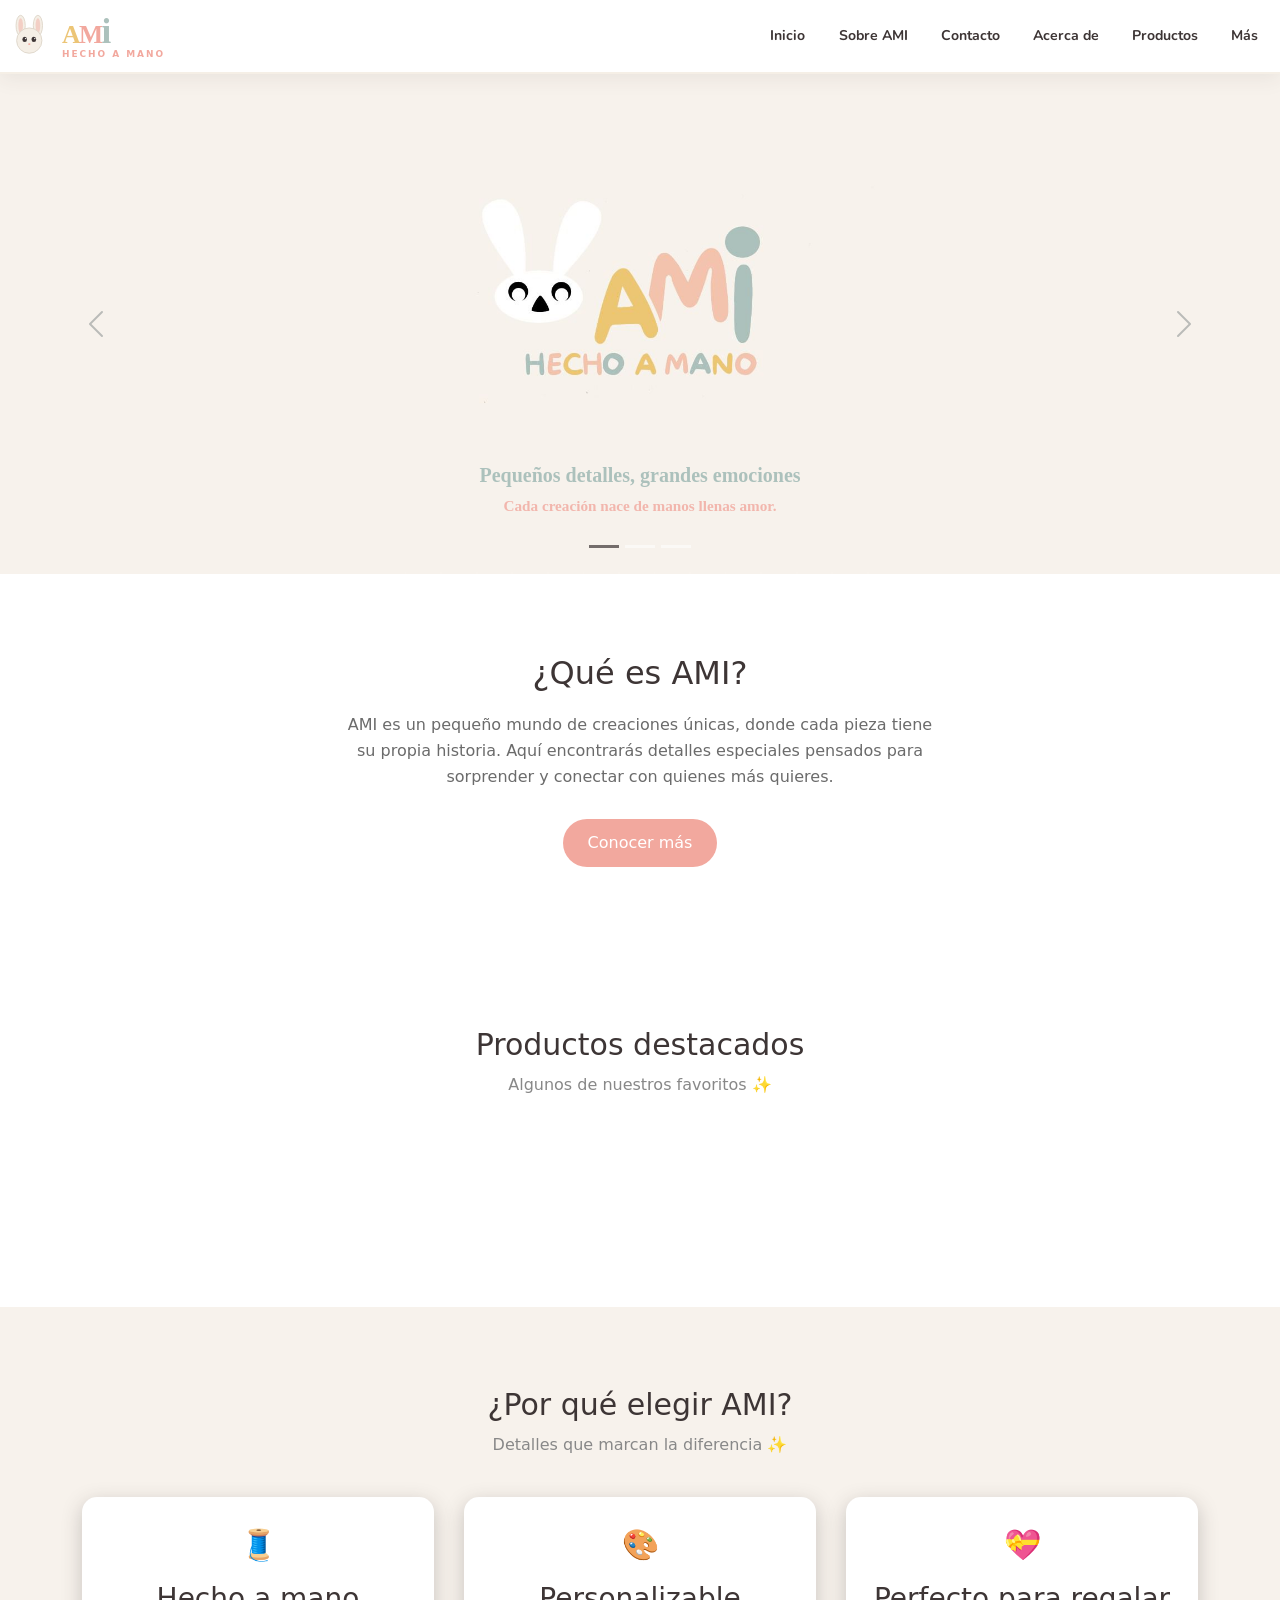
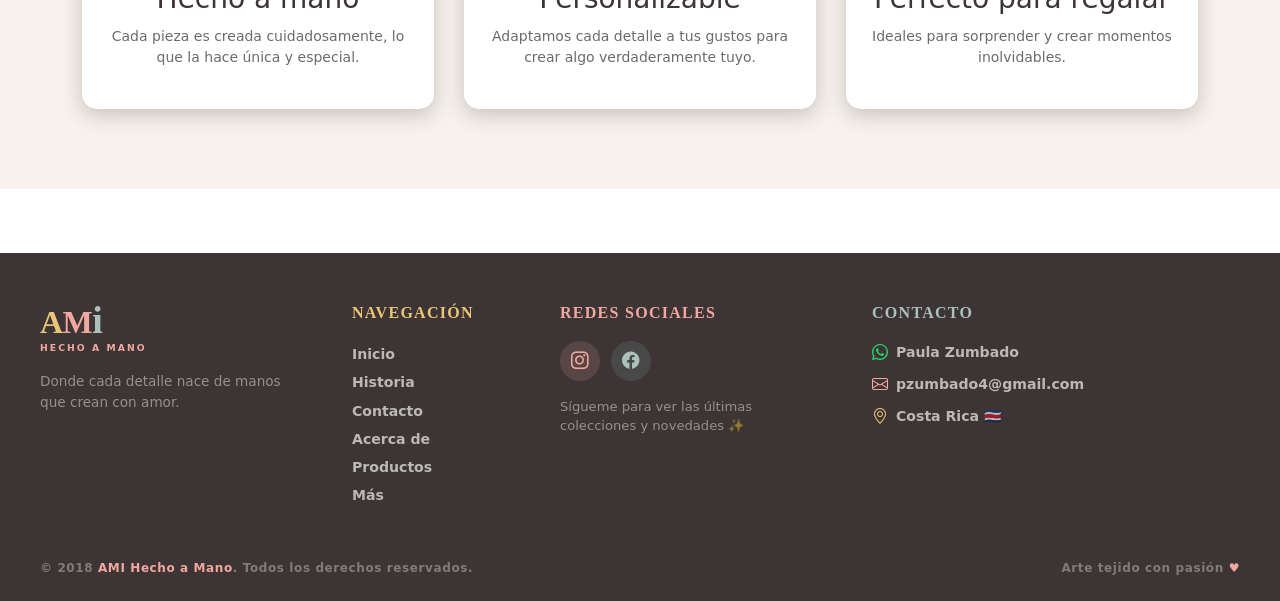
==== commit 3486a08c: "Error solucionado" ====
--- a/index.html
+++ b/index.html
@@ -5,14 +5,14 @@
     <meta charset="UTF-8">
     <meta name="viewport" content="width=device-width, initial-scale=1.0">
     <title>Document</title>
-    <link href="https://fonts.googleapis.com/css2?family=Nunito:wght@400;600;700;800;900&family=Pacifico&display=swap" rel="stylesheet"/>
+    <link href="https://fonts.googleapis.com/css2?family=Nunito:wght@400;600;700;800;900&family=Pacifico&display=swap"
+        rel="stylesheet" />
     <link rel="stylesheet" href="ami/assets/css/indexstyle.css" />
     <link href="https://cdn.jsdelivr.net/npm/bootstrap@5.3.3/dist/css/bootstrap.min.css" rel="stylesheet">
     <link rel="icon" type="image/jpeg" href="ami/assets/img/Logo Conejito2.jpeg">
 </head>
 
 <body>
-
 
     <!-- ═══════════════ Inicio del Navbar ═══════════════ -->
     <nav class="navbar navbar-expand-lg ami-nav sticky-top">
@@ -201,8 +201,6 @@
     </section>
 
     <!-- ═══════════════ Fin Por qué elegirnos ═══════════════ -->
-
-
     <div class="toast-container position-fixed 
             bottom-0 end-0 p-3">
 
@@ -232,6 +230,11 @@
 
     </div>
 
+    <audio id="toastSound" preload="auto">
+        <source src="ami/assets/sounds/sound1.mp3" type="audio/mpeg">
+    </audio>
+
+    <script src="ami/assets/data/archivos_js/frases.js"></script>
     <link href="https://cdn.jsdelivr.net/npm/bootstrap-icons@1.11.3/font/bootstrap-icons.min.css" rel="stylesheet">
     <script src="https://cdn.jsdelivr.net/npm/bootstrap@5.3.3/dist/js/bootstrap.bundle.min.js"></script>
     <script src="ami/assets/data/archivos_js/frases.js"></script>
--- a/ami/assets/css/indexstyle.css
+++ b/ami/assets/css/indexstyle.css
@@ -9,7 +9,7 @@
 
 body {
   background: var(--cream);
-  font-family: "Nunito", sans-serif;
+  font-family: "Nunito", "Segoe UI Emoji", "Noto Color Emoji", sans-serif;
 }
 
 /* ── Inicio Toasts ── */
@@ -25,6 +25,31 @@
   background-color: var(--cream) !important;
 }
 
+.toast-container {
+  z-index: 9999;
+}
+
+@media (max-width: 576px) {
+
+  .toast-container {
+
+    right: 0 !important;
+    left: 0 !important;
+    bottom: 0 !important;
+
+    display: flex;
+    justify-content: center;
+
+  }
+
+  .toast {
+
+    width: 90%;
+    max-width: 350px;
+
+  }
+
+}
 /* ── Fin Toasts ── */
 
 /* ── Navbar ── */
@@ -79,18 +104,18 @@
 
 .brand-ami .ca {
   color: var(--yellow);
-  letter-spacing: -8px;
+  letter-spacing: -5px;
 }
 
 .brand-ami .cm {
   color: var(--rose);
-  letter-spacing: -8px;
+  letter-spacing: -5px;
 }
 
 .brand-ami .ci {
   color: var(--teal);
   font-size: 35px;
-  letter-spacing: -8px;
+  letter-spacing: -5px;
 }
 
 .brand-sub {
